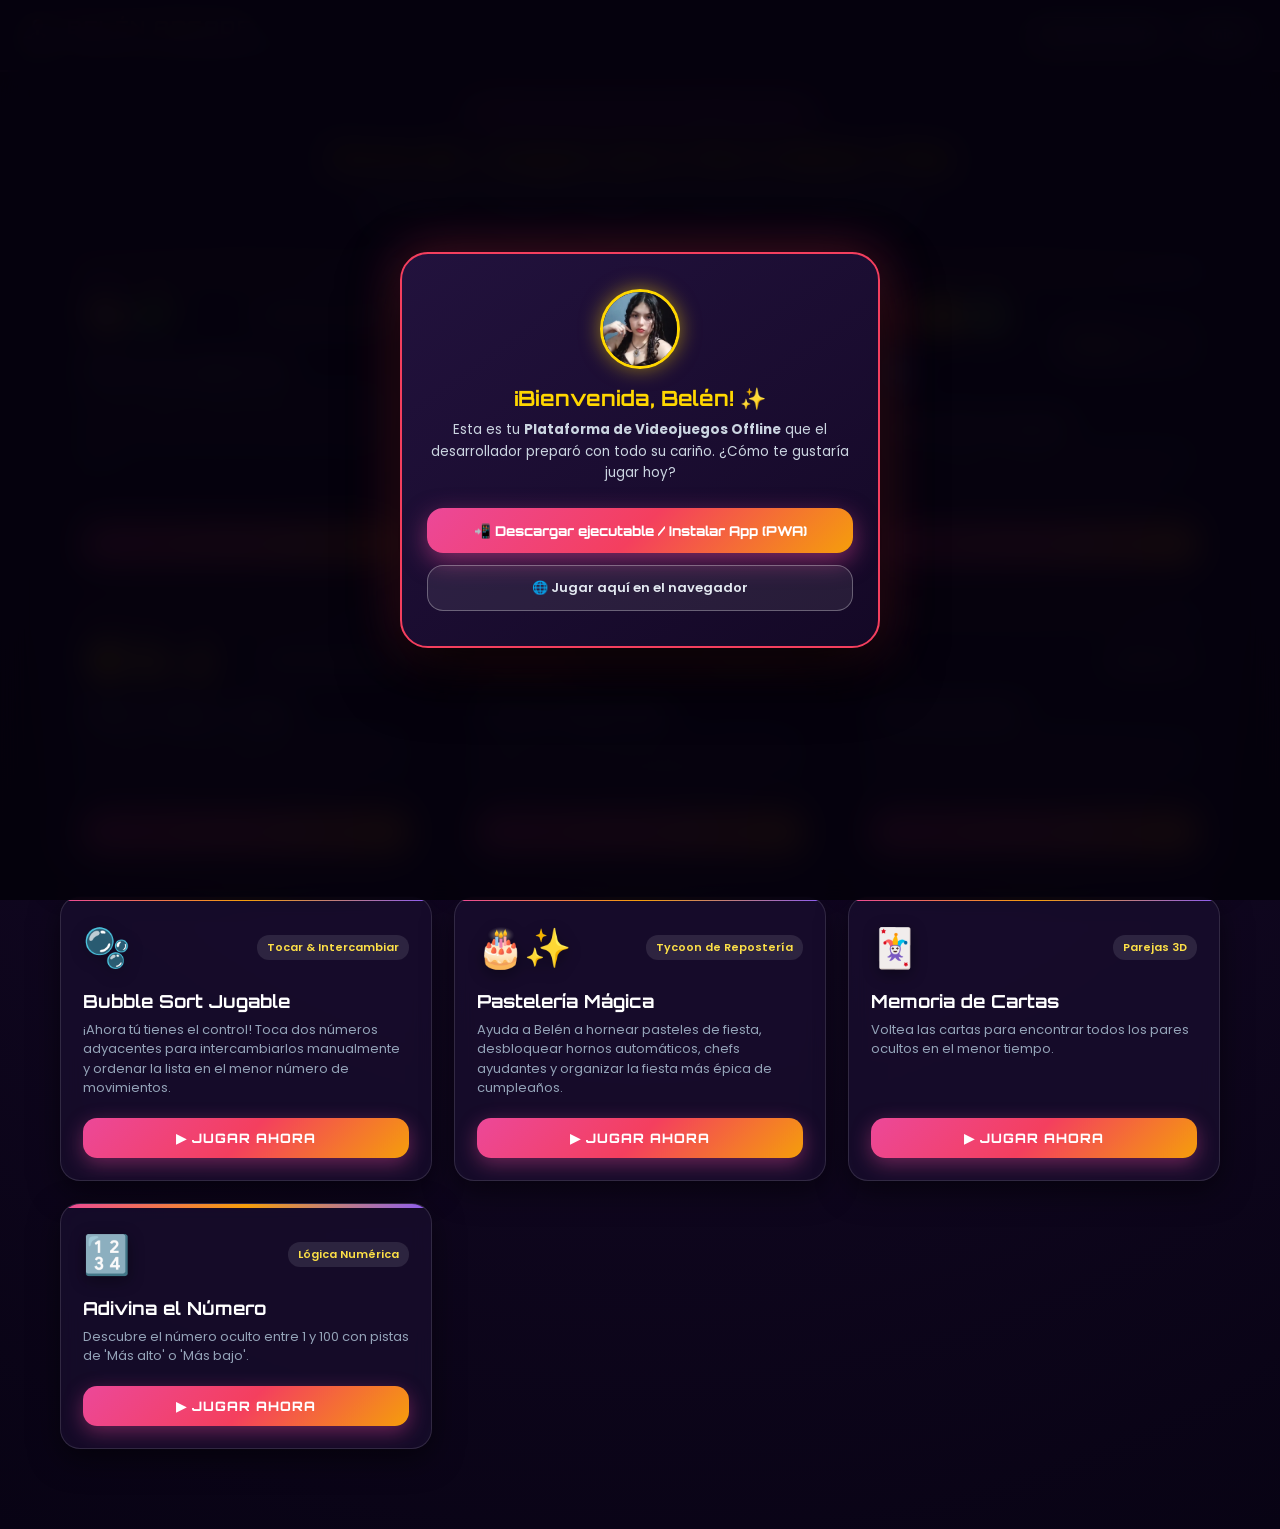
==== videojuegos/index.html @ bb48a77e "Initial commit: Proyecto Especial de Cumpleaños para Asrti Belen Paz (Animación Stickman, Pastel Int" ====
<!DOCTYPE html>
<html lang="es">
<head>
  <meta charset="UTF-8" />
  <meta name="viewport" content="width=device-width, initial-scale=1.0, maximum-scale=1.0, user-scalable=no" />
  <title>Belén Arcade · El Regalo del Desarrollador 🎮</title>
  <link rel="manifest" href="manifest.json" />
  <meta name="theme-color" content="#ec4899" />
  <link rel="preconnect" href="https://fonts.googleapis.com">
  <link rel="preconnect" href="https://fonts.gstatic.com" crossorigin>
  <link href="https://fonts.googleapis.com/css2?family=Orbitron:wght@600;800;900&family=Poppins:wght@300;400;600;700&display=swap" rel="stylesheet">
  <style>
    * {
      box-sizing: border-box;
      margin: 0;
      padding: 0;
      user-select: none;
      -webkit-tap-highlight-color: transparent;
    }
    body {
      background: radial-gradient(circle at 50% 20%, #1a0b2e 0%, #080314 100%);
      color: #fff;
      font-family: 'Poppins', sans-serif;
      min-height: 100vh;
      overflow-x: hidden;
      position: relative;
    }

    /* BARRA SUPERIOR */
    header {
      padding: 14px 20px;
      display: flex;
      justify-content: space-between;
      align-items: center;
      background: rgba(18, 8, 38, 0.9);
      backdrop-filter: blur(12px);
      border-bottom: 2px solid rgba(236, 72, 153, 0.4);
      box-shadow: 0 4px 25px rgba(0,0,0,0.6);
      position: sticky;
      top: 0;
      z-index: 100;
    }
    .logo-arcade {
      display: flex;
      align-items: center;
      gap: 12px;
    }
    .logo-icon {
      font-size: 28px;
      animation: pulseLogo 2s infinite alternate;
    }
    @keyframes pulseLogo {
      from { transform: scale(1); filter: drop-shadow(0 0 5px #ec4899); }
      to { transform: scale(1.12); filter: drop-shadow(0 0 15px #f59e0b); }
    }
    .logo-text h1 {
      font-family: 'Orbitron', sans-serif;
      font-size: 18px;
      letter-spacing: 1.5px;
      background: linear-gradient(90deg, #f43f5e, #fbbf24, #a855f7);
      -webkit-background-clip: text;
      -webkit-text-fill-color: transparent;
    }
    .logo-text p {
      font-size: 11px;
      color: #a78bfa;
      letter-spacing: 0.5px;
    }

    .header-actions {
      display: flex;
      align-items: center;
      gap: 10px;
    }
    .btn-nav {
      padding: 8px 14px;
      border-radius: 20px;
      font-size: 12px;
      font-weight: 600;
      text-decoration: none;
      color: #fff;
      border: 1px solid rgba(255,255,255,0.25);
      background: rgba(255,255,255,0.08);
      transition: all 0.25s;
    }
    .btn-nav:hover {
      background: rgba(255,255,255,0.2);
      border-color: #ec4899;
      transform: translateY(-2px);
    }

    main {
      max-width: 1200px;
      margin: 0 auto;
      padding: 25px 20px 80px 20px;
    }

    .hero-banner {
      text-align: center;
      margin-bottom: 35px;
    }
    .hero-badge {
      display: inline-block;
      padding: 6px 18px;
      background: rgba(236, 72, 153, 0.2);
      border: 1px solid #ec4899;
      border-radius: 30px;
      color: #f472b6;
      font-size: 12px;
      font-weight: 700;
      letter-spacing: 1px;
      margin-bottom: 10px;
      text-transform: uppercase;
    }
    .hero-title {
      font-family: 'Orbitron', sans-serif;
      font-size: 30px;
      color: #ffd700;
      text-shadow: 0 0 20px rgba(255, 215, 0, 0.4);
      margin-bottom: 8px;
    }
    .hero-subtitle {
      font-size: 14px;
      color: #cbd5e1;
      max-width: 620px;
      margin: 0 auto;
      line-height: 1.6;
    }

    /* GRILLA DE JUEGOS */
    .games-grid {
      display: grid;
      grid-template-columns: repeat(auto-fit, minmax(300px, 1fr));
      gap: 22px;
    }
    .game-card {
      background: rgba(25, 14, 46, 0.75);
      backdrop-filter: blur(10px);
      border: 1.5px solid rgba(255, 255, 255, 0.12);
      border-radius: 20px;
      padding: 22px;
      display: flex;
      flex-direction: column;
      justify-content: space-between;
      transition: all 0.3s cubic-bezier(0.16, 1, 0.3, 1);
      position: relative;
      overflow: hidden;
      box-shadow: 0 10px 30px rgba(0,0,0,0.5);
    }
    .game-card:hover {
      transform: translateY(-5px);
      border-color: #f43f5e;
      box-shadow: 0 15px 40px rgba(244, 63, 94, 0.35);
    }
    .game-card::before {
      content: '';
      position: absolute;
      top: 0;
      left: 0;
      width: 100%;
      height: 4px;
      background: linear-gradient(90deg, #ec4899, #f59e0b, #8b5cf6);
    }
    .card-top {
      display: flex;
      justify-content: space-between;
      align-items: center;
      margin-bottom: 14px;
    }
    .game-icon {
      font-size: 38px;
      filter: drop-shadow(0 4px 8px rgba(0,0,0,0.4));
    }
    .game-tag {
      font-size: 11px;
      padding: 4px 10px;
      border-radius: 12px;
      background: rgba(255, 255, 255, 0.1);
      color: #fde047;
      font-weight: 600;
    }
    .game-title {
      font-family: 'Orbitron', sans-serif;
      font-size: 18px;
      color: #fff;
      margin-bottom: 8px;
    }
    .game-desc {
      font-size: 13px;
      color: #94a3b8;
      line-height: 1.5;
      margin-bottom: 20px;
      flex-grow: 1;
    }
    .btn-play {
      width: 100%;
      padding: 12px;
      border: none;
      border-radius: 14px;
      background: linear-gradient(135deg, #ec4899 0%, #f43f5e 50%, #f59e0b 100%);
      color: #fff;
      font-family: 'Orbitron', sans-serif;
      font-size: 13px;
      font-weight: 800;
      letter-spacing: 1px;
      cursor: pointer;
      display: flex;
      justify-content: center;
      align-items: center;
      gap: 8px;
      transition: all 0.25s;
      box-shadow: 0 6px 20px rgba(236, 72, 153, 0.4);
    }
    .btn-play:hover {
      filter: brightness(1.15);
      transform: scale(1.02);
    }

    /* MODAL DE BIENVENIDA PWA */
    #pwaModal {
      position: fixed;
      top: 0;
      left: 0;
      width: 100%;
      height: 100%;
      background: rgba(5, 2, 12, 0.94);
      backdrop-filter: blur(16px);
      -webkit-backdrop-filter: blur(16px);
      display: flex;
      justify-content: center;
      align-items: center;
      z-index: 500;
      padding: 20px;
      transition: opacity 0.4s ease, visibility 0.4s ease;
    }
    #pwaModal.hidden {
      opacity: 0;
      visibility: hidden;
      pointer-events: none;
    }
    .pwa-box {
      background: linear-gradient(145deg, #22123d, #140826);
      border: 2px solid #f43f5e;
      border-radius: 28px;
      padding: 35px 25px;
      max-width: 480px;
      width: 100%;
      text-align: center;
      box-shadow: 0 25px 60px rgba(0,0,0,0.9), 0 0 50px rgba(244, 63, 94, 0.35);
      animation: popIn 0.4s cubic-bezier(0.16, 1, 0.3, 1);
    }
    @keyframes popIn {
      from { transform: scale(0.85); opacity: 0; }
      to { transform: scale(1); opacity: 1; }
    }
    .pwa-avatar {
      width: 80px;
      height: 80px;
      margin: 0 auto 16px auto;
      border-radius: 50%;
      overflow: hidden;
      border: 3px solid #ffd700;
      box-shadow: 0 0 20px rgba(255, 215, 0, 0.5);
    }
    .pwa-avatar img {
      width: 100%;
      height: 100%;
      object-fit: cover;
    }
    .pwa-box h2 {
      font-family: 'Orbitron', sans-serif;
      font-size: 21px;
      color: #ffd700;
      margin-bottom: 8px;
    }
    .pwa-box p {
      font-size: 13.5px;
      color: #cbd5e1;
      line-height: 1.6;
      margin-bottom: 24px;
    }
    .pwa-btns {
      display: flex;
      flex-direction: column;
      gap: 12px;
    }
    .btn-pwa-download {
      padding: 14px;
      border-radius: 16px;
      border: none;
      background: linear-gradient(135deg, #ec4899 0%, #f43f5e 50%, #f59e0b 100%);
      color: #fff;
      font-family: 'Orbitron', sans-serif;
      font-size: 13.5px;
      font-weight: 800;
      cursor: pointer;
      box-shadow: 0 8px 25px rgba(236, 72, 153, 0.5);
      display: flex;
      justify-content: center;
      align-items: center;
      gap: 10px;
      transition: all 0.25s;
    }
    .btn-pwa-download:hover {
      transform: scale(1.03);
      filter: brightness(1.15);
    }
    .btn-pwa-browser {
      padding: 12px;
      border-radius: 16px;
      border: 1.5px solid rgba(255, 255, 255, 0.3);
      background: rgba(255, 255, 255, 0.08);
      color: #e2e8f0;
      font-family: 'Poppins', sans-serif;
      font-size: 13px;
      font-weight: 600;
      cursor: pointer;
      transition: all 0.25s;
    }
    .btn-pwa-browser:hover {
      background: rgba(255, 255, 255, 0.18);
    }

    /* MODAL DE JUEGO ACTIVO */
    #gameModal {
      position: fixed;
      top: 0;
      left: 0;
      width: 100%;
      height: 100%;
      background: #080314;
      z-index: 400;
      display: flex;
      flex-direction: column;
      opacity: 0;
      visibility: hidden;
      transition: opacity 0.3s ease, visibility 0.3s ease;
    }
    #gameModal.active {
      opacity: 1;
      visibility: visible;
    }
    .game-navbar {
      padding: 12px 20px;
      background: #140929;
      border-bottom: 2px solid rgba(244, 63, 94, 0.4);
      display: flex;
      justify-content: space-between;
      align-items: center;
    }
    .game-navbar h3 {
      font-family: 'Orbitron', sans-serif;
      font-size: 16px;
      color: #ffd700;
    }
    .btn-close-game {
      padding: 8px 18px;
      border-radius: 20px;
      border: 1px solid #f43f5e;
      background: rgba(244, 63, 94, 0.2);
      color: #fff;
      font-size: 13px;
      cursor: pointer;
      font-weight: 600;
      transition: background 0.2s;
    }
    .btn-close-game:hover {
      background: #f43f5e;
    }
    .game-frame {
      flex-grow: 1;
      display: flex;
      justify-content: center;
      align-items: center;
      padding: 15px;
      overflow-y: auto;
    }

    /* CONTENEDOR ARCADE */
    .arcade-container {
      background: #180b2f;
      border: 2px solid rgba(255, 215, 0, 0.4);
      border-radius: 22px;
      padding: 24px;
      max-width: 650px;
      width: 100%;
      text-align: center;
      box-shadow: 0 15px 40px rgba(0,0,0,0.8);
      position: relative;
    }

    /* BOTONES D-PAD PARA MOBILE */
    .dpad-container {
      display: grid;
      grid-template-columns: repeat(3, 50px);
      grid-gap: 6px;
      justify-content: center;
      margin-top: 15px;
    }
    .dpad-btn {
      width: 50px;
      height: 50px;
      background: #241442;
      border: 1px solid #ec4899;
      border-radius: 12px;
      color: #fff;
      font-size: 20px;
      display: flex;
      justify-content: center;
      align-items: center;
      cursor: pointer;
    }
    .dpad-btn:active {
      background: #ec4899;
    }
  </style>
</head>
<body>

  <header>
    <div class="logo-arcade">
      <div class="logo-icon">🕹️</div>
      <div class="logo-text">
        <h1>BELÉN ARCADE</h1>
        <p>Plataforma de Videojuegos Offline ✨</p>
      </div>
    </div>
    <div class="header-actions">
      <a href="../pastel/index.html" class="btn-nav">🎂 Volver al Pastel</a>
      <a href="../index.html" class="btn-nav">⬅ Inicio</a>
    </div>
  </header>

  <main>
    <div class="hero-banner">
      <div class="hero-badge">🎁 Regalo Exclusivo del Desarrollador</div>
      <h2 class="hero-title">Zona de Juegos para Asrti Belen Paz</h2>
      <p class="hero-subtitle">
        10 videojuegos completos diseñados para funcionar al 100% sin internet. Puedes disfrutarlos en tu navegador o instalarlos como aplicación PWA independiente.
      </p>
    </div>

    <div class="games-grid">
      <!-- JUEGO 1: PINTOR DE LABERINTOS (ROLLER SPLAT) -->
      <div class="game-card">
        <div>
          <div class="card-top">
            <div class="game-icon">🎨🧩</div>
            <div class="game-tag">30 Niveles Progresivos</div>
          </div>
          <h3 class="game-title">Pintor de Laberintos</h3>
          <p class="game-desc">
            Desliza la pelotita mágica que viaja hasta chocar con las paredes. ¡Pinta el 100% del suelo para superar cada uno de los 30 niveles con selector libre!
          </p>
        </div>
        <button class="btn-play" onclick="openGame('maze')">▶ JUGAR AHORA</button>
      </div>

      <!-- JUEGO 2: LA SERPIENTE -->
      <div class="game-card">
        <div>
          <div class="card-top">
            <div class="game-icon">🐍🍎</div>
            <div class="game-tag">Retro Arcade</div>
          </div>
          <h3 class="game-title">La Serpiente Clásica</h3>
          <p class="game-desc">
            Guía a la serpiente para comer pastelitos y crecer sin chocar contra las paredes ni tu propia cola. ¡Soporta teclado y mandos táctiles en pantalla!
          </p>
        </div>
        <button class="btn-play" onclick="openGame('snake')">▶ JUGAR AHORA</button>
      </div>

      <!-- JUEGO 3: SIMÓN DICE (MEMORIA DE COLORES MUSICAL) -->
      <div class="game-card">
        <div>
          <div class="card-top">
            <div class="game-icon">🔴🟡🟢🔵</div>
            <div class="game-tag">Memoria Progresiva</div>
          </div>
          <h3 class="game-title">Simón Dice Musical</h3>
          <p class="game-desc">
            El círculo mágico de colores y música. Memoriza la melodía y secuencia que crece un color por cada nivel. ¿Hasta qué nivel podrás llegar?
          </p>
        </div>
        <button class="btn-play" onclick="openGame('simon')">▶ JUGAR AHORA</button>
      </div>

      <!-- JUEGO 4: PIEDRA, PAPEL O TIJERA REALISTA CON IA -->
      <div class="game-card">
        <div>
          <div class="card-top">
            <div class="game-icon">✊✋✌️</div>
            <div class="game-tag">Manos Animadas & IA</div>
          </div>
          <h3 class="game-title">Piedra, Papel o Tijera</h3>
          <p class="game-desc">
            Dos manos animadas enfrentadas batiéndose a duelo (Belén vs Computadora). ¡Con inteligencia artificial adaptativa y cuenta regresiva!
          </p>
        </div>
        <button class="btn-play" onclick="openGame('rps')">▶ JUGAR AHORA</button>
      </div>

      <!-- JUEGO 5: TRES EN RAYA (LOCAL + IA CON 3 DIFICULTADES) -->
      <div class="game-card">
        <div>
          <div class="card-top">
            <div class="game-icon">❌⭕</div>
            <div class="game-tag">2P Local o vs IA</div>
          </div>
          <h3 class="game-title">Tres en Raya Neón</h3>
          <p class="game-desc">
            Juega contra un amigo en el mismo dispositivo o enfrenta a la IA con 3 dificultades seleccionables: Fácil, Media o Modo Imposible (Minimax).
          </p>
        </div>
        <button class="btn-play" onclick="openGame('tictactoe')">▶ JUGAR AHORA</button>
      </div>

      <!-- JUEGO 6: TORRE DE HANOI CON DIFICULTAD PROGRESIVA -->
      <div class="game-card">
        <div>
          <div class="card-top">
            <div class="game-icon">🗼</div>
            <div class="game-tag">Niveles 1 a 4</div>
          </div>
          <h3 class="game-title">Torre de Hanói</h3>
          <p class="game-desc">
            Mueve los discos con dificultad progresiva (3, 4, 5 y 6 discos). Puedes reiniciar al Nivel 1 en cualquier momento o activar la solución automática.
          </p>
        </div>
        <button class="btn-play" onclick="openGame('hanoi')">▶ JUGAR AHORA</button>
      </div>

      <!-- JUEGO 7: BUBBLE SORT INTERACTIVO MANUAL -->
      <div class="game-card">
        <div>
          <div class="card-top">
            <div class="game-icon">🫧</div>
            <div class="game-tag">Tocar & Intercambiar</div>
          </div>
          <h3 class="game-title">Bubble Sort Jugable</h3>
          <p class="game-desc">
            ¡Ahora tú tienes el control! Toca dos números adyacentes para intercambiarlos manualmente y ordenar la lista en el menor número de movimientos.
          </p>
        </div>
        <button class="btn-play" onclick="openGame('bubblesort')">▶ JUGAR AHORA</button>
      </div>

      <!-- JUEGO 8: FÁBRICA DE PASTELES (CLICKER CON SENTIDO) -->
      <div class="game-card">
        <div>
          <div class="card-top">
            <div class="game-icon">🎂✨</div>
            <div class="game-tag">Tycoon de Repostería</div>
          </div>
          <h3 class="game-title">Pastelería Mágica</h3>
          <p class="game-desc">
            Ayuda a Belén a hornear pasteles de fiesta, desbloquear hornos automáticos, chefs ayudantes y organizar la fiesta más épica de cumpleaños.
          </p>
        </div>
        <button class="btn-play" onclick="openGame('clicker')">▶ JUGAR AHORA</button>
      </div>

      <!-- JUEGO 9: JUEGO DE MEMORIA DE CARTAS -->
      <div class="game-card">
        <div>
          <div class="card-top">
            <div class="game-icon">🃏</div>
            <div class="game-tag">Parejas 3D</div>
          </div>
          <h3 class="game-title">Memoria de Cartas</h3>
          <p class="game-desc">
            Voltea las cartas para encontrar todos los pares ocultos en el menor tiempo.
          </p>
        </div>
        <button class="btn-play" onclick="openGame('memory')">▶ JUGAR AHORA</button>
      </div>

      <!-- JUEGO 10: ADIVINA EL NÚMERO -->
      <div class="game-card">
        <div>
          <div class="card-top">
            <div class="game-icon">🔢</div>
            <div class="game-tag">Lógica Numérica</div>
          </div>
          <h3 class="game-title">Adivina el Número</h3>
          <p class="game-desc">
            Descubre el número oculto entre 1 y 100 con pistas de 'Más alto' o 'Más bajo'.
          </p>
        </div>
        <button class="btn-play" onclick="openGame('guess')">▶ JUGAR AHORA</button>
      </div>
    </div>
  </main>

  <!-- MODAL DE ELECCIÓN PWA -->
  <div id="pwaModal">
    <div class="pwa-box">
      <div class="pwa-avatar">
        <img src="icon.jpeg" alt="Asrti Belen Paz" />
      </div>
      <h2>¡Bienvenida, Belén! ✨</h2>
      <p>
        Esta es tu <strong>Plataforma de Videojuegos Offline</strong> que el desarrollador preparó con todo su cariño.
        ¿Cómo te gustaría jugar hoy?
      </p>
      <div class="pwa-btns">
        <button class="btn-pwa-download" id="btnInstallPwa">
          <span>📲 Descargar ejecutable / Instalar App (PWA)</span>
        </button>
        <button class="btn-pwa-browser" id="btnPlayBrowser">
          <span>🌐 Jugar aquí en el navegador</span>
        </button>
      </div>
    </div>
  </div>

  <!-- STAGE COMPLETO PARA EL JUEGO ACTIVO -->
  <div id="gameModal">
    <div class="game-navbar">
      <h3 id="activeGameTitle">Título del Juego</h3>
      <button class="btn-close-game" onclick="closeGame()">⬅ Volver a los Juegos</button>
    </div>
    <div class="game-frame" id="gameFrame"></div>
  </div>

  <script>
    /* ========================================================
       1. REGISTRO SERVICE WORKER
       ======================================================== */
    if ('serviceWorker' in navigator) {
      navigator.serviceWorker.register('sw.js').catch(() => {});
    }

    /* ========================================================
       2. GESTIÓN PWA
       ======================================================== */
    const pwaModal = document.getElementById('pwaModal');
    const btnInstallPwa = document.getElementById('btnInstallPwa');
    const btnPlayBrowser = document.getElementById('btnPlayBrowser');

    let deferredPrompt = null;
    window.addEventListener('beforeinstallprompt', (e) => {
      e.preventDefault();
      deferredPrompt = e;
    });

    if (localStorage.getItem('belen_pwa_installed') === 'true') {
      pwaModal.classList.add('hidden');
    }

    btnInstallPwa.addEventListener('click', async () => {
      if (deferredPrompt) {
        deferredPrompt.prompt();
        const { outcome } = await deferredPrompt.userChoice;
        if (outcome === 'accepted') {
          localStorage.setItem('belen_pwa_installed', 'true');
          pwaModal.classList.add('hidden');
        }
      } else {
        localStorage.setItem('belen_pwa_installed', 'true');
        alert("¡Aplicación lista! Para tenerla en tu escritorio, puedes añadirla como aplicación desde el menú de tu navegador.");
        pwaModal.classList.add('hidden');
      }
    });

    btnPlayBrowser.addEventListener('click', () => {
      pwaModal.classList.add('hidden');
      playArcadeSound('chime');
    });

    /* ========================================================
       3. AUDIO SINTETIZADO OFFLINE (WEB AUDIO API)
       ======================================================== */
    let actx = null;
    function getActx() {
      if (!actx) actx = new (window.AudioContext || window.webkitAudioContext)();
      if (actx.state === 'suspended') actx.resume();
      return actx;
    }

    function playTone(freq, duration = 0.2, type = 'sine') {
      try {
        const ctx = getActx();
        const osc = ctx.createOscillator();
        const g = ctx.createGain();
        osc.connect(g);
        g.connect(ctx.destination);
        osc.type = type;
        osc.frequency.setValueAtTime(freq, ctx.currentTime);
        g.gain.setValueAtTime(0.25, ctx.currentTime);
        g.gain.exponentialRampToValueAtTime(0.001, ctx.currentTime + duration);
        osc.start();
        osc.stop(ctx.currentTime + duration);
      } catch (e) {}
    }

    function playArcadeSound(type) {
      if (type === 'click') playTone(500, 0.08, 'triangle');
      else if (type === 'eat') playTone(850, 0.12, 'square');
      else if (type === 'die') playTone(140, 0.35, 'sawtooth');
      else if (type === 'chime') playTone(600, 0.25, 'sine');
      else if (type === 'win') {
        [523.25, 659.25, 783.99, 1046.50].forEach((f, i) => {
          setTimeout(() => playTone(f, 0.25, 'sine'), i * 90);
        });
      }
    }

    /* ========================================================
       4. ENRUTADOR DE MINIJUEGOS
       ======================================================== */
    const gameModal = document.getElementById('gameModal');
    const activeGameTitle = document.getElementById('activeGameTitle');
    const gameFrame = document.getElementById('gameFrame');

    let activeGameLoop = null;

    function openGame(key) {
      if (activeGameLoop) {
        clearInterval(activeGameLoop);
        activeGameLoop = null;
      }
      playArcadeSound('chime');
      gameModal.classList.add('active');

      if (key === 'maze') renderMazeGame();
      else if (key === 'snake') renderSnakeGame();
      else if (key === 'simon') renderSimonGame();
      else if (key === 'rps') renderRPSGame();
      else if (key === 'tictactoe') renderTicTacToeGame();
      else if (key === 'hanoi') renderHanoiGame();
      else if (key === 'bubblesort') renderBubbleSortGame();
      else if (key === 'clicker') renderClickerGame();
      else if (key === 'memory') renderMemoryGame();
      else if (key === 'guess') renderGuessGame();
    }

    function closeGame() {
      if (activeGameLoop) {
        clearInterval(activeGameLoop);
        activeGameLoop = null;
      }
      playArcadeSound('click');
      gameModal.classList.remove('active');
      gameFrame.innerHTML = '';
    }

    /* ========================================================
       JUEGO 1: PINTOR DE LABERINTOS (ROLLER SPLAT - 30 NIVELES)
       ======================================================== */
    let mazeLevel = 1;
    let mazeGrid = [];
    let mazeBall = { x: 1, y: 1 };
    let mazeRows = 7, mazeCols = 7;
    let mazeTotalFloor = 0;
    let mazePaintedCount = 0;

    function renderMazeGame() {
      activeGameTitle.textContent = `🎨 Pintor de Laberintos · Nivel ${mazeLevel}/30`;
      gameFrame.innerHTML = `
        <div class="arcade-container" style="max-width: 520px;">
          <div style="display:flex; justify-content:space-between; align-items:center; margin-bottom:12px;">
            <span style="font-family:'Orbitron'; color:#ffd700; font-size:16px;">Nivel ${mazeLevel} / 30</span>
            <button onclick="showMazeLevelSelect()" style="padding:6px 14px; border-radius:12px; border:1px solid #38bdf8; background:rgba(56,189,248,0.2); color:#38bdf8; font-weight:bold; cursor:pointer;">Seleccionar Nivel</button>
          </div>

          <div style="font-size:13px; color:#cbd5e1; margin-bottom:14px;">
            Progreso: <strong id="mazeProgress" style="color:#ec4899;">0%</strong> pintado
          </div>

          <div id="mazeCanvasContainer" style="display:flex; justify-content:center; align-items:center; margin-bottom:14px;">
            <canvas id="mazeCanvas" width="340" height="340" style="background:#110724; border-radius:16px; border:3px solid #ec4899; box-shadow:0 0 25px rgba(236,72,153,0.3);"></canvas>
          </div>

          <div style="font-size:12px; color:#94a3b8; margin-bottom:10px;">
            Usa las flechas del teclado, desliza con el dedo o usa los botones:
          </div>

          <div class="dpad-container">
            <div></div>
            <button class="dpad-btn" onclick="moveMazeBall(0, -1)">⬆️</button>
            <div></div>
            <button class="dpad-btn" onclick="moveMazeBall(-1, 0)">⬅️</button>
            <button class="dpad-btn" onclick="resetCurrentMazeLevel()">🔄</button>
            <button class="dpad-btn" onclick="moveMazeBall(1, 0)">➡️</button>
            <div></div>
            <button class="dpad-btn" onclick="moveMazeBall(0, 1)">⬇️</button>
            <div></div>
          </div>
        </div>
      `;

      initMazeLevel(mazeLevel);
      setupMazeTouchAndKeys();
    }

    function initMazeLevel(lvl) {
      mazeLevel = lvl;
      activeGameTitle.textContent = `🎨 Pintor de Laberintos · Nivel ${mazeLevel}/30`;

      // Dificultad progresiva de dimensiones
      if (lvl <= 8) { mazeRows = 6; mazeCols = 6; }
      else if (lvl <= 20) { mazeRows = 7; mazeCols = 7; }
      else { mazeRows = 8; mazeCols = 8; }

      // Generar laberinto con semilla determinista basada en el nivel
      mazeGrid = [];
      mazeTotalFloor = 0;
      mazePaintedCount = 0;

      for (let r = 0; r < mazeRows; r++) {
        mazeGrid[r] = [];
        for (let c = 0; c < mazeCols; c++) {
          if (r === 0 || r === mazeRows - 1 || c === 0 || c === mazeCols - 1) {
            mazeGrid[r][c] = 1; // Pared exterior
          } else {
            // Obstáculos pseudoaleatorios según nivel
            const pseudoRand = Math.sin(lvl * 99 + r * 13 + c * 37);
            const wallProb = lvl <= 5 ? 0.8 : (lvl <= 18 ? 0.72 : 0.65);
            if (pseudoRand > wallProb && !(r === 1 && c === 1)) {
              mazeGrid[r][c] = 1; // Pared interna
            } else {
              mazeGrid[r][c] = 0; // Suelo sin pintar
              mazeTotalFloor++;
            }
          }
        }
      }

      mazeBall = { x: 1, y: 1 };
      mazeGrid[1][1] = 2; // Pintado
      mazePaintedCount = 1;

      drawMaze();
    }

    function drawMaze() {
      const canvas = document.getElementById('mazeCanvas');
      if (!canvas) return;
      const ctx = canvas.getContext('2d');
      const cellW = canvas.width / mazeCols;
      const cellH = canvas.height / mazeRows;

      ctx.clearRect(0, 0, canvas.width, canvas.height);

      for (let r = 0; r < mazeRows; r++) {
        for (let c = 0; c < mazeCols; c++) {
          const x = c * cellW;
          const y = r * cellH;

          if (mazeGrid[r][c] === 1) {
            // Pared
            ctx.fillStyle = '#261344';
            ctx.fillRect(x, y, cellW, cellH);
            ctx.strokeStyle = '#432373';
            ctx.lineWidth = 1.5;
            ctx.strokeRect(x, y, cellW, cellH);
          } else if (mazeGrid[r][c] === 2) {
            // Pintado con color brillante
            ctx.fillStyle = '#ec4899';
            ctx.fillRect(x + 1, y + 1, cellW - 2, cellH - 2);
          } else {
            // Suelo sin pintar
            ctx.fillStyle = '#170b2e';
            ctx.fillRect(x + 1, y + 1, cellW - 2, cellH - 2);
          }
        }
      }

      // Dibujar pelotita
      const bx = mazeBall.x * cellW + cellW / 2;
      const by = mazeBall.y * cellH + cellH / 2;
      const radius = Math.min(cellW, cellH) * 0.38;

      ctx.save();
      ctx.shadowColor = '#ffd700';
      ctx.shadowBlur = 12;
      ctx.fillStyle = '#ffd700';
      ctx.beginPath();
      ctx.arc(bx, by, radius, 0, Math.PI * 2);
      ctx.fill();
      ctx.restore();

      // Porcentaje
      const pct = Math.floor((mazePaintedCount / mazeTotalFloor) * 100);
      const prg = document.getElementById('mazeProgress');
      if (prg) prg.textContent = `${pct}%`;
    }

    function moveMazeBall(dx, dy) {
      let moved = false;
      while (true) {
        const nextX = mazeBall.x + dx;
        const nextY = mazeBall.y + dy;
        if (mazeGrid[nextY][nextX] === 1) break; // Chocó con pared

        mazeBall.x = nextX;
        mazeBall.y = nextY;
        moved = true;

        if (mazeGrid[nextY][nextX] === 0) {
          mazeGrid[nextY][nextX] = 2; // Pintar
          mazePaintedCount++;
        }
      }

      if (moved) {
        playArcadeSound('click');
        drawMaze();

        if (mazePaintedCount >= mazeTotalFloor) {
          playArcadeSound('win');
          setTimeout(() => {
            if (mazeLevel < 30) {
              alert(`🎉 ¡Nivel ${mazeLevel} completado, Belén! Pasando al nivel ${mazeLevel + 1}...`);
              initMazeLevel(mazeLevel + 1);
            } else {
              alert("👑 ¡INCREÍBLE BELÉN! ¡Completaste todos los 30 niveles del Pintor de Laberintos!");
            }
          }, 200);
        }
      }
    }

    function resetCurrentMazeLevel() {
      playArcadeSound('click');
      initMazeLevel(mazeLevel);
    }

    function showMazeLevelSelect() {
      let btns = '';
      for (let i = 1; i <= 30; i++) {
        btns += `<button onclick="initMazeLevel(${i}); this.parentElement.parentElement.remove();" style="padding:10px; border-radius:10px; background:${i === mazeLevel ? '#ec4899' : '#241442'}; color:#fff; border:1px solid #38bdf8; font-family:'Orbitron'; font-weight:bold; cursor:pointer;">${i}</button>`;
      }
      const overlay = document.createElement('div');
      overlay.style.cssText = 'position:fixed; top:0; left:0; width:100%; height:100%; background:rgba(0,0,0,0.85); display:flex; justify-content:center; align-items:center; z-index:900; padding:20px;';
      overlay.innerHTML = `
        <div style="background:#180b2f; border:2px solid #38bdf8; border-radius:20px; padding:25px; max-width:440px; width:100%; text-align:center;">
          <h3 style="font-family:'Orbitron'; color:#ffd700; margin-bottom:15px;">Selecciona un Nivel (1-30)</h3>
          <div style="display:grid; grid-template-columns:repeat(5, 1fr); gap:8px; margin-bottom:20px; max-height:280px; overflow-y:auto;">
            ${btns}
          </div>
          <button onclick="this.parentElement.parentElement.remove()" style="padding:8px 20px; border-radius:12px; background:#f43f5e; color:#fff; border:none; font-weight:bold; cursor:pointer;">Cerrar</button>
        </div>
      `;
      document.body.appendChild(overlay);
    }

    function setupMazeTouchAndKeys() {
      // Teclado
      window.onkeydown = (e) => {
        if (!gameModal.classList.contains('active')) return;
        if (e.key === 'ArrowUp' || e.key === 'w' || e.key === 'W') moveMazeBall(0, -1);
        else if (e.key === 'ArrowDown' || e.key === 's' || e.key === 'S') moveMazeBall(0, 1);
        else if (e.key === 'ArrowLeft' || e.key === 'a' || e.key === 'A') moveMazeBall(-1, 0);
        else if (e.key === 'ArrowRight' || e.key === 'd' || e.key === 'D') moveMazeBall(1, 0);
      };

      // Swipe táctil
      const canvas = document.getElementById('mazeCanvas');
      if (!canvas) return;
      let startX = 0, startY = 0;
      canvas.ontouchstart = (e) => {
        startX = e.touches[0].clientX;
        startY = e.touches[0].clientY;
      };
      canvas.ontouchend = (e) => {
        const dx = e.changedTouches[0].clientX - startX;
        const dy = e.changedTouches[0].clientY - startY;
        if (Math.abs(dx) > Math.abs(dy)) {
          if (dx > 25) moveMazeBall(1, 0);
          else if (dx < -25) moveMazeBall(-1, 0);
        } else {
          if (dy > 25) moveMazeBall(0, 1);
          else if (dy < -25) moveMazeBall(0, -1);
        }
      };
    }

    /* ========================================================
       JUEGO 2: LA SERPIENTE CLÁSICA (SNAKE RETRO)
       ======================================================== */
    let snake = [{x: 8, y: 8}];
    let snakeFood = {x: 4, y: 4};
    let snakeDir = {x: 1, y: 0};
    let snakeScore = 0;
    let snakeBest = 0;

    function renderSnakeGame() {
      activeGameTitle.textContent = '🐍 La Serpiente Retro Arcade';
      gameFrame.innerHTML = `
        <div class="arcade-container" style="max-width: 440px;">
          <div style="display:flex; justify-content:space-between; margin-bottom:12px; font-family:'Orbitron';">
            <span style="color:#ffd700;">Score: <strong id="snakeScore">0</strong></span>
            <span style="color:#a855f7;">Récord: <strong id="snakeBest">${snakeBest}</strong></span>
          </div>

          <canvas id="snakeCanvas" width="320" height="320" style="background:#0b0417; border:3px solid #22c55e; border-radius:16px; display:block; margin:0 auto 15px auto;"></canvas>

          <div class="dpad-container">
            <div></div>
            <button class="dpad-btn" onclick="setSnakeDir(0, -1)">⬆️</button>
            <div></div>
            <button class="dpad-btn" onclick="setSnakeDir(-1, 0)">⬅️</button>
            <button class="dpad-btn" onclick="initSnakeGame()">🔄</button>
            <button class="dpad-btn" onclick="setSnakeDir(1, 0)">➡️</button>
            <div></div>
            <button class="dpad-btn" onclick="setSnakeDir(0, 1)">⬇️</button>
            <div></div>
          </div>
        </div>
      `;

      initSnakeGame();
    }

    function initSnakeGame() {
      snake = [{x: 8, y: 8}, {x: 7, y: 8}, {x: 6, y: 8}];
      snakeDir = {x: 1, y: 0};
      snakeScore = 0;
      spawnSnakeFood();
      document.getElementById('snakeScore').textContent = '0';

      if (activeGameLoop) clearInterval(activeGameLoop);
      activeGameLoop = setInterval(updateSnake, 130);

      window.onkeydown = (e) => {
        if (!gameModal.classList.contains('active')) return;
        if (e.key === 'ArrowUp' && snakeDir.y === 0) setSnakeDir(0, -1);
        else if (e.key === 'ArrowDown' && snakeDir.y === 0) setSnakeDir(0, 1);
        else if (e.key === 'ArrowLeft' && snakeDir.x === 0) setSnakeDir(-1, 0);
        else if (e.key === 'ArrowRight' && snakeDir.x === 0) setSnakeDir(1, 0);
      };
    }

    function setSnakeDir(dx, dy) {
      if (dx !== -snakeDir.x || dy !== -snakeDir.y) {
        snakeDir = {x: dx, y: dy};
      }
    }

    function spawnSnakeFood() {
      snakeFood = {
        x: Math.floor(Math.random() * 16),
        y: Math.floor(Math.random() * 16)
      };
    }

    function updateSnake() {
      const head = {x: snake[0].x + snakeDir.x, y: snake[0].y + snakeDir.y};

      // Colisión con paredes
      if (head.x < 0 || head.x >= 16 || head.y < 0 || head.y >= 16) {
        playArcadeSound('die');
        clearInterval(activeGameLoop);
        alert(`¡Game Over! Puntuación final: ${snakeScore}`);
        initSnakeGame();
        return;
      }

      // Colisión con sí misma
      for (let s of snake) {
        if (s.x === head.x && s.y === head.y) {
          playArcadeSound('die');
          clearInterval(activeGameLoop);
          alert(`¡Game Over! Chocaste contigo misma. Puntos: ${snakeScore}`);
          initSnakeGame();
          return;
        }
      }

      snake.unshift(head);

      // Comió alimento
      if (head.x === snakeFood.x && head.y === snakeFood.y) {
        snakeScore += 10;
        playArcadeSound('eat');
        document.getElementById('snakeScore').textContent = snakeScore;
        if (snakeScore > snakeBest) {
          snakeBest = snakeScore;
          document.getElementById('snakeBest').textContent = snakeBest;
        }
        spawnSnakeFood();
      } else {
        snake.pop();
      }

      drawSnake();
    }

    function drawSnake() {
      const canvas = document.getElementById('snakeCanvas');
      if (!canvas) return;
      const ctx = canvas.getContext('2d');
      const sz = canvas.width / 16;

      ctx.clearRect(0, 0, canvas.width, canvas.height);

      // Dibujar comida (pastelito / manzana)
      ctx.fillStyle = '#f43f5e';
      ctx.beginPath();
      ctx.arc(snakeFood.x * sz + sz/2, snakeFood.y * sz + sz/2, sz/2 - 2, 0, Math.PI * 2);
      ctx.fill();

      // Dibujar serpiente
      snake.forEach((part, idx) => {
        ctx.fillStyle = idx === 0 ? '#4ade80' : '#22c55e';
        ctx.fillRect(part.x * sz + 1, part.y * sz + 1, sz - 2, sz - 2);
      });
    }

    /* ========================================================
       JUEGO 3: SIMÓN DICE MUSICAL (MEMORIA EN CÍRCULO)
       ======================================================== */
    let simonSeq = [];
    let simonStep = 0;
    let simonRound = 1;
    let simonAcceptInput = false;
    const simonFreqs = [415, 310, 252, 209]; // Tonos clásicos

    function renderSimonGame() {
      activeGameTitle.textContent = '🔴🟡🟢🔵 Simón Dice Musical';
      gameFrame.innerHTML = `
        <div class="arcade-container" style="max-width: 440px;">
          <h2 style="font-family:'Orbitron'; color:#ffd700; margin-bottom:4px;">SIMÓN DICE</h2>
          <div style="font-size:15px; color:#38bdf8; margin-bottom:15px;">
            Nivel: <strong id="simonRound" style="color:#ec4899;">1</strong>
          </div>

          <div id="simonCircle" style="width:260px; height:260px; border-radius:50%; margin:0 auto 20px auto; display:grid; grid-template-columns:1fr 1fr; grid-template-rows:1fr 1fr; gap:8px; padding:10px; background:#110624; border:5px solid #2d1454; position:relative;">
            <div id="simon0" onclick="playerPressSimon(0)" style="background:#22c55e; border-top-left-radius:100%; opacity:0.6; cursor:pointer;"></div>
            <div id="simon1" onclick="playerPressSimon(1)" style="background:#ef4444; border-top-right-radius:100%; opacity:0.6; cursor:pointer;"></div>
            <div id="simon2" onclick="playerPressSimon(2)" style="background:#eab308; border-bottom-left-radius:100%; opacity:0.6; cursor:pointer;"></div>
            <div id="simon3" onclick="playerPressSimon(3)" style="background:#3b82f6; border-bottom-right-radius:100%; opacity:0.6; cursor:pointer;"></div>
          </div>

          <div id="simonStatus" style="font-size:14px; color:#cbd5e1; min-height:24px; margin-bottom:15px;">Presiona Iniciar para escuchar la melodía</div>

          <button onclick="startSimonGame()" style="padding:12px 28px; border-radius:16px; border:none; background:linear-gradient(135deg, #ec4899, #f59e0b); color:#fff; font-family:'Orbitron'; font-weight:bold; cursor:pointer;">¡INICIAR RONDA!</button>
        </div>
      `;
    }

    function startSimonGame() {
      simonSeq = [];
      simonRound = 1;
      document.getElementById('simonRound').textContent = simonRound;
      nextSimonRound();
    }

    async function nextSimonRound() {
      simonAcceptInput = false;
      simonStep = 0;
      document.getElementById('simonRound').textContent = simonRound;
      document.getElementById('simonStatus').textContent = `Escucha atentamente el Nivel ${simonRound}...`;
      simonSeq.push(Math.floor(Math.random() * 4));

      await new Promise(r => setTimeout(r, 600));

      for (let s of simonSeq) {
        flashSimonPad(s);
        playTone(simonFreqs[s], 0.35);
        await new Promise(r => setTimeout(r, 550));
      }

      simonAcceptInput = true;
      document.getElementById('simonStatus').textContent = '¡Tu turno! Repite la secuencia.';
    }

    function flashSimonPad(idx) {
      const pad = document.getElementById(`simon${idx}`);
      if (!pad) return;
      pad.style.opacity = '1';
      pad.style.filter = 'brightness(1.5) drop-shadow(0 0 12px #fff)';
      setTimeout(() => {
        pad.style.opacity = '0.6';
        pad.style.filter = 'none';
      }, 350);
    }

    function playerPressSimon(idx) {
      if (!simonAcceptInput) return;

      flashSimonPad(idx);
      playTone(simonFreqs[idx], 0.25);

      if (idx === simonSeq[simonStep]) {
        simonStep++;
        if (simonStep === simonSeq.length) {
          simonAcceptInput = false;
          playArcadeSound('win');
          document.getElementById('simonStatus').textContent = '🎉 ¡Excelente memoria! Preparando siguiente color...';
          simonRound++;
          setTimeout(nextSimonRound, 1000);
        }
      } else {
        simonAcceptInput = false;
        playArcadeSound('die');
        document.getElementById('simonStatus').textContent = `❌ ¡Te equivocaste! Llegaste hasta el Nivel ${simonRound}.`;
      }
    }

    /* ========================================================
       JUEGO 4: PIEDRA, PAPEL O TIJERA (2 MANOS ENFRENTADAS CON IA)
       ======================================================== */
    let rpsPlayerScore = 0;
    let rpsComputerScore = 0;
    let playerHistory = [];

    function renderRPSGame() {
      activeGameTitle.textContent = '✊✋✌️ Piedra, Papel o Tijera con IA';
      gameFrame.innerHTML = `
        <div class="arcade-container" style="max-width: 520px;">
          <h2 style="font-family:'Orbitron'; color:#ffd700; margin-bottom:4px;">DUELO DE MANOS</h2>
          <div style="font-size:16px; color:#38bdf8; margin-bottom:20px; font-family:'Orbitron';">
            Belén: <strong id="rpsScoreP" style="color:#ec4899;">${rpsPlayerScore}</strong> vs IA: <strong id="rpsScoreC" style="color:#f59e0b;">${rpsComputerScore}</strong>
          </div>

          <div style="display:flex; justify-content:space-around; align-items:center; height:140px; margin-bottom:20px; background:#120726; border-radius:18px; border:2px solid rgba(255,255,255,0.15); padding:10px;">
            <div style="text-align:center;">
              <div id="handPlayer" style="font-size:70px; transform:scaleX(1); transition:transform 0.2s;">✊</div>
              <span style="font-size:12px; color:#ec4899; font-weight:bold;">Mano Belén</span>
            </div>
            <div style="font-family:'Orbitron'; font-size:20px; color:#ffd700;">VS</div>
            <div style="text-align:center;">
              <div id="handCpu" style="font-size:70px; transform:scaleX(-1); transition:transform 0.2s;">✊</div>
              <span style="font-size:12px; color:#f59e0b; font-weight:bold;">Mano IA</span>
            </div>
          </div>

          <div id="rpsOutcome" style="font-size:16px; font-weight:bold; min-height:36px; color:#4ade80; margin-bottom:20px;">
            Elige qué lanzar:
          </div>

          <div style="display:flex; justify-content:center; gap:14px;">
            <button onclick="startRPSRound('rock')" style="padding:14px 22px; font-size:28px; border-radius:16px; border:2px solid #ec4899; background:#241442; cursor:pointer;">✊</button>
            <button onclick="startRPSRound('paper')" style="padding:14px 22px; font-size:28px; border-radius:16px; border:2px solid #38bdf8; background:#241442; cursor:pointer;">✋</button>
            <button onclick="startRPSRound('scissors')" style="padding:14px 22px; font-size:28px; border-radius:16px; border:2px solid #fbbf24; background:#241442; cursor:pointer;">✌️</button>
          </div>
        </div>
      `;
    }

    function predictPlayerMove() {
      // IA predictiva basada en los últimos movimientos del jugador
      if (playerHistory.length < 2) {
        return ['rock', 'paper', 'scissors'][Math.floor(Math.random() * 3)];
      }
      const last = playerHistory[playerHistory.length - 1];
      // Si el jugador suele repetir o alternar:
      const counterMoves = { rock: 'paper', paper: 'scissors', scissors: 'rock' };
      return Math.random() > 0.35 ? counterMoves[last] : ['rock', 'paper', 'scissors'][Math.floor(Math.random() * 3)];
    }

    async function startRPSRound(userPick) {
      playerHistory.push(userPick);
      const hP = document.getElementById('handPlayer');
      const hC = document.getElementById('handCpu');
      const out = document.getElementById('rpsOutcome');

      out.textContent = '¡1... 2... 3...!';
      out.style.color = '#ffd700';

      // Animación de rebote de los puños
      for (let i = 0; i < 3; i++) {
        hP.textContent = '✊';
        hC.textContent = '✊';
        hP.style.transform = 'scaleX(1) translateY(-18px)';
        hC.style.transform = 'scaleX(-1) translateY(-18px)';
        playTone(350, 0.08);
        await new Promise(r => setTimeout(r, 220));
        hP.style.transform = 'scaleX(1) translateY(0)';
        hC.style.transform = 'scaleX(-1) translateY(0)';
        await new Promise(r => setTimeout(r, 220));
      }

      const cpuPick = predictPlayerMove();
      const emojis = { rock: '✊', paper: '✋', scissors: '✌️' };
      hP.textContent = emojis[userPick];
      hC.textContent = emojis[cpuPick];

      if (userPick === cpuPick) {
        out.textContent = `🤝 ¡Empate! Ambos sacaron ${emojis[userPick]}.`;
        out.style.color = '#cbd5e1';
      } else if (
        (userPick === 'rock' && cpuPick === 'scissors') ||
        (userPick === 'paper' && cpuPick === 'rock') ||
        (userPick === 'scissors' && cpuPick === 'paper')
      ) {
        rpsPlayerScore++;
        out.textContent = `🎉 ¡Ganaste, Belén! ${emojis[userPick]} vence a ${emojis[cpuPick]}.`;
        out.style.color = '#4ade80';
        playArcadeSound('win');
      } else {
        rpsComputerScore++;
        out.textContent = `🤖 La IA predijo tu jugada y eligió ${emojis[cpuPick]}!`;
        out.style.color = '#f43f5e';
        playTone(200, 0.3);
      }

      document.getElementById('rpsScoreP').textContent = rpsPlayerScore;
      document.getElementById('rpsScoreC').textContent = rpsComputerScore;
    }

    /* ========================================================
       JUEGO 5: TRES EN RAYA (LOCAL + IA CON 3 DIFICULTADES)
       ======================================================== */
    let tttMode = 'ai'; // 'local' o 'ai'
    let tttDifficulty = 'medium'; // 'easy', 'medium', 'impossible'
    let tttBoardState = Array(9).fill(null);
    let tttTurn = 'X';
    let tttIsActive = true;

    function renderTicTacToeGame() {
      activeGameTitle.textContent = '❌⭕ Tres en Raya Neón';
      gameFrame.innerHTML = `
        <div class="arcade-container" style="max-width: 440px;">
          <h2 style="font-family:'Orbitron'; color:#ffd700; margin-bottom:10px;">TRES EN RAYA</h2>

          <div style="display:flex; justify-content:center; gap:8px; margin-bottom:12px;">
            <button id="btnTttModeAi" onclick="setTttMode('ai')" style="padding:6px 14px; border-radius:12px; border:1px solid #ec4899; background:#ec4899; color:#fff; font-weight:bold; cursor:pointer;">vs Computadora</button>
            <button id="btnTttModeLocal" onclick="setTttMode('local')" style="padding:6px 14px; border-radius:12px; border:1px solid rgba(255,255,255,0.2); background:transparent; color:#fff; font-weight:bold; cursor:pointer;">2 Jugadores Local</button>
          </div>

          <div id="tttDiffBox" style="display:flex; justify-content:center; gap:6px; margin-bottom:15px;">
            <span style="font-size:12px; color:#cbd5e1; align-self:center;">Dificultad IA:</span>
            <button onclick="setTttDiff('easy')" id="diffEasy" style="padding:4px 10px; border-radius:8px; border:none; background:#22c55e; color:#000; font-size:11px; font-weight:bold; cursor:pointer;">Fácil</button>
            <button onclick="setTttDiff('medium')" id="diffMedium" style="padding:4px 10px; border-radius:8px; border:none; background:#f59e0b; color:#000; font-size:11px; font-weight:bold; cursor:pointer; opacity:1;">Media</button>
            <button onclick="setTttDiff('impossible')" id="diffImp" style="padding:4px 10px; border-radius:8px; border:none; background:#ef4444; color:#fff; font-size:11px; font-weight:bold; cursor:pointer; opacity:0.6;">Imposible</button>
          </div>

          <div id="tttStatusText" style="color:#f472b6; font-weight:bold; margin-bottom:14px;">Turno de: X</div>

          <div id="tttGrid" style="display:grid; grid-template-columns:repeat(3, 90px); grid-gap:10px; justify-content:center; margin-bottom:18px;">
          </div>

          <button onclick="initTttBoard()" style="padding:9px 20px; border-radius:12px; border:none; background:#8b5cf6; color:#fff; font-weight:bold; cursor:pointer;">Reiniciar Tablero</button>
        </div>
      `;
      initTttBoard();
    }

    function setTttMode(mode) {
      tttMode = mode;
      document.getElementById('btnTttModeAi').style.background = mode === 'ai' ? '#ec4899' : 'transparent';
      document.getElementById('btnTttModeLocal').style.background = mode === 'local' ? '#ec4899' : 'transparent';
      document.getElementById('tttDiffBox').style.display = mode === 'ai' ? 'flex' : 'none';
      initTttBoard();
    }

    function setTttDiff(diff) {
      tttDifficulty = diff;
      document.getElementById('diffEasy').style.opacity = diff === 'easy' ? '1' : '0.5';
      document.getElementById('diffMedium').style.opacity = diff === 'medium' ? '1' : '0.5';
      document.getElementById('diffImp').style.opacity = diff === 'impossible' ? '1' : '0.5';
      initTttBoard();
    }

    function initTttBoard() {
      tttBoardState = Array(9).fill(null);
      tttTurn = 'X';
      tttIsActive = true;
      const grid = document.getElementById('tttGrid');
      grid.innerHTML = '';
      for (let i = 0; i < 9; i++) {
        const cell = document.createElement('div');
        cell.style.width = '90px';
        cell.style.height = '90px';
        cell.style.background = '#221140';
        cell.style.borderRadius = '14px';
        cell.style.display = 'flex';
        cell.style.justifyContent = 'center';
        cell.style.alignItems = 'center';
        cell.style.fontSize = '34px';
        cell.style.fontFamily = "'Orbitron', sans-serif";
        cell.style.fontWeight = 'bold';
        cell.style.cursor = 'pointer';
        cell.style.border = '2px solid rgba(255,255,255,0.15)';
        cell.onclick = () => onTttCellClick(i, cell);
        grid.appendChild(cell);
      }
      document.getElementById('tttStatusText').textContent = 'Turno de: X';
    }

    async function onTttCellClick(idx, cell) {
      if (!tttIsActive || tttBoardState[idx]) return;
      playArcadeSound('click');
      tttBoardState[idx] = tttTurn;
      cell.textContent = tttTurn;
      cell.style.color = tttTurn === 'X' ? '#ec4899' : '#38bdf8';

      if (checkTttWin(tttTurn)) {
        document.getElementById('tttStatusText').textContent = `🎉 ¡Ganador: ${tttTurn}!`;
        playArcadeSound('win');
        tttIsActive = false;
        return;
      }
      if (!tttBoardState.includes(null)) {
        document.getElementById('tttStatusText').textContent = '🤝 ¡Empate!';
        tttIsActive = false;
        return;
      }

      if (tttMode === 'local') {
        tttTurn = tttTurn === 'X' ? 'O' : 'X';
        document.getElementById('tttStatusText').textContent = `Turno de: ${tttTurn}`;
      } else {
        // Turno IA
        tttTurn = 'O';
        document.getElementById('tttStatusText').textContent = 'Pensando jugada IA...';
        tttIsActive = false;
        await new Promise(r => setTimeout(r, 400));
        makeTttAiMove();
      }
    }

    function makeTttAiMove() {
      let move;
      if (tttDifficulty === 'easy') {
        const available = tttBoardState.map((v, i) => v === null ? i : null).filter(v => v !== null);
        move = available[Math.floor(Math.random() * available.length)];
      } else if (tttDifficulty === 'medium') {
        // Intenta ganar o bloquear al jugador
        move = findWinningMove('O') || findWinningMove('X');
        if (move === undefined) {
          const available = tttBoardState.map((v, i) => v === null ? i : null).filter(v => v !== null);
          move = available[Math.floor(Math.random() * available.length)];
        }
      } else {
        // Algoritmo Minimax (Imposible)
        move = getBestMinimaxMove();
      }

      if (move !== undefined) {
        tttBoardState[move] = 'O';
        const cell = document.getElementById('tttGrid').children[move];
        cell.textContent = 'O';
        cell.style.color = '#38bdf8';
        playArcadeSound('click');

        if (checkTttWin('O')) {
          document.getElementById('tttStatusText').textContent = '🤖 ¡La IA ha ganado!';
          playTone(200, 0.35);
          return;
        }
        if (!tttBoardState.includes(null)) {
          document.getElementById('tttStatusText').textContent = '🤝 ¡Empate!';
          return;
        }
      }
      tttTurn = 'X';
      tttIsActive = true;
      document.getElementById('tttStatusText').textContent = 'Turno de: Belén (X)';
    }

    function findWinningMove(player) {
      const wins = [
        [0, 1, 2], [3, 4, 5], [6, 7, 8],
        [0, 3, 6], [1, 4, 7], [2, 5, 8],
        [0, 4, 8], [2, 4, 6]
      ];
      for (let w of wins) {
        const line = [tttBoardState[w[0]], tttBoardState[w[1]], tttBoardState[w[2]]];
        if (line.filter(x => x === player).length === 2 && line.includes(null)) {
          return w[line.indexOf(null)];
        }
      }
      return undefined;
    }

    function getBestMinimaxMove() {
      let bestScore = -Infinity;
      let move;
      for (let i = 0; i < 9; i++) {
        if (tttBoardState[i] === null) {
          tttBoardState[i] = 'O';
          let score = minimax(tttBoardState, 0, false);
          tttBoardState[i] = null;
          if (score > bestScore) {
            bestScore = score;
            move = i;
          }
        }
      }
      return move;
    }

    function minimax(board, depth, isMaximizing) {
      if (checkTttWin('O')) return 10 - depth;
      if (checkTttWin('X')) return depth - 10;
      if (!board.includes(null)) return 0;

      if (isMaximizing) {
        let best = -Infinity;
        for (let i = 0; i < 9; i++) {
          if (board[i] === null) {
            board[i] = 'O';
            best = Math.max(best, minimax(board, depth + 1, false));
            board[i] = null;
          }
        }
        return best;
      } else {
        let best = Infinity;
        for (let i = 0; i < 9; i++) {
          if (board[i] === null) {
            board[i] = 'X';
            best = Math.min(best, minimax(board, depth + 1, true));
            board[i] = null;
          }
        }
        return best;
      }
    }

    function checkTttWin(p) {
      const wins = [
        [0, 1, 2], [3, 4, 5], [6, 7, 8],
        [0, 3, 6], [1, 4, 7], [2, 5, 8],
        [0, 4, 8], [2, 4, 6]
      ];
      return wins.some(w => tttBoardState[w[0]] === p && tttBoardState[w[1]] === p && tttBoardState[w[2]] === p);
    }

    /* ========================================================
       JUEGO 6: TORRE DE HANOI CON DIFICULTAD PROGRESIVA
       ======================================================== */
    let hanoiDisksCount = 3;
    let hanoiPoles = [[], [], []];
    let hanoiSelectedPole = null;
    let hanoiMoves = 0;

    function renderHanoiGame() {
      activeGameTitle.textContent = `🗼 Torre de Hanói (Nivel ${hanoiDisksCount - 2} / 4)`;
      gameFrame.innerHTML = `
        <div class="arcade-container" style="max-width: 600px;">
          <h2 style="font-family:'Orbitron'; color:#ffd700; margin-bottom:6px;">TORRE DE HANÓI</h2>
          
          <div style="display:flex; justify-content:center; gap:8px; margin-bottom:12px;">
            <button onclick="setHanoiLevel(3)" style="padding:5px 12px; border-radius:10px; border:none; background:${hanoiDisksCount === 3 ? '#ec4899' : '#331b54'}; color:#fff; font-weight:bold; cursor:pointer;">Nivel 1 (3 discos)</button>
            <button onclick="setHanoiLevel(4)" style="padding:5px 12px; border-radius:10px; border:none; background:${hanoiDisksCount === 4 ? '#ec4899' : '#331b54'}; color:#fff; font-weight:bold; cursor:pointer;">Nivel 2 (4 discos)</button>
            <button onclick="setHanoiLevel(5)" style="padding:5px 12px; border-radius:10px; border:none; background:${hanoiDisksCount === 5 ? '#ec4899' : '#331b54'}; color:#fff; font-weight:bold; cursor:pointer;">Nivel 3 (5 discos)</button>
            <button onclick="setHanoiLevel(6)" style="padding:5px 12px; border-radius:10px; border:none; background:${hanoiDisksCount === 6 ? '#ec4899' : '#331b54'}; color:#fff; font-weight:bold; cursor:pointer;">Nivel 4 (6 discos)</button>
          </div>

          <div style="font-size:14px; color:#38bdf8; margin-bottom:10px;">Movimientos: <strong id="hanoiMoveCount">0</strong> (Óptimo: ${Math.pow(2, hanoiDisksCount) - 1})</div>

          <div style="display:flex; justify-content:space-around; align-items:flex-end; height:220px; border-bottom:8px solid #475569; position:relative; margin-bottom:15px;">
            <div id="hPole0" onclick="onHanoiPoleClick(0)" style="width:30%; height:100%; display:flex; flex-direction:column-reverse; align-items:center; cursor:pointer; position:relative;">
              <div style="position:absolute; width:8px; height:180px; background:#64748b; border-radius:4px;"></div>
            </div>
            <div id="hPole1" onclick="onHanoiPoleClick(1)" style="width:30%; height:100%; display:flex; flex-direction:column-reverse; align-items:center; cursor:pointer; position:relative;">
              <div style="position:absolute; width:8px; height:180px; background:#64748b; border-radius:4px;"></div>
            </div>
            <div id="hPole2" onclick="onHanoiPoleClick(2)" style="width:30%; height:100%; display:flex; flex-direction:column-reverse; align-items:center; cursor:pointer; position:relative;">
              <div style="position:absolute; width:8px; height:180px; background:#64748b; border-radius:4px;"></div>
            </div>
          </div>

          <div id="hanoiMsg" style="font-size:13px; color:#4ade80; min-height:22px; margin-bottom:15px;">Toca una torre para seleccionar su disco</div>

          <div style="display:flex; justify-content:center; gap:10px;">
            <button onclick="setHanoiLevel(3)" style="padding:9px 18px; border-radius:12px; border:none; background:#ec4899; color:#fff; font-weight:bold; cursor:pointer;">Reiniciar al Nivel 1</button>
            <button onclick="solveHanoiAuto()" style="padding:9px 18px; border-radius:12px; border:none; background:#8b5cf6; color:#fff; font-weight:bold; cursor:pointer;">Auto-Resolver ✨</button>
          </div>
        </div>
      `;
      initHanoiPoles();
    }

    function setHanoiLevel(n) {
      hanoiDisksCount = n;
      renderHanoiGame();
    }

    function initHanoiPoles() {
      hanoiPoles = [[], [], []];
      for (let i = hanoiDisksCount; i >= 1; i--) {
        hanoiPoles[0].push(i);
      }
      hanoiSelectedPole = null;
      hanoiMoves = 0;
      updateHanoiDisplay();
    }

    function updateHanoiDisplay() {
      document.getElementById('hanoiMoveCount').textContent = hanoiMoves;
      const colors = ['#f43f5e', '#fbbf24', '#38bdf8', '#4ade80', '#a855f7', '#ec4899'];
      [0, 1, 2].forEach(pIdx => {
        const poleEl = document.getElementById(`hPole${pIdx}`);
        poleEl.querySelectorAll('.h-disk').forEach(e => e.remove());

        hanoiPoles[pIdx].forEach(dSize => {
          const d = document.createElement('div');
          d.className = 'h-disk';
          d.style.width = `${dSize * 22 + 35}px`;
          d.style.height = '20px';
          d.style.background = colors[dSize - 1];
          d.style.borderRadius = '6px';
          d.style.marginBottom = '3px';
          d.style.zIndex = '2';
          d.style.color = '#000';
          d.style.fontWeight = 'bold';
          d.style.fontSize = '11px';
          d.style.display = 'flex';
          d.style.justifyContent = 'center';
          d.style.alignItems = 'center';
          d.textContent = dSize;
          poleEl.appendChild(d);
        });
      });
    }

    function onHanoiPoleClick(pIdx) {
      playArcadeSound('click');
      const msg = document.getElementById('hanoiMsg');
      if (hanoiSelectedPole === null) {
        if (hanoiPoles[pIdx].length === 0) return;
        hanoiSelectedPole = pIdx;
        msg.textContent = `Disco ${hanoiPoles[pIdx][hanoiPoles[pIdx].length - 1]} seleccionado. Elige destino.`;
      } else {
        if (hanoiSelectedPole !== pIdx) {
          const src = hanoiPoles[hanoiSelectedPole][hanoiPoles[hanoiSelectedPole].length - 1];
          const tgt = hanoiPoles[pIdx][hanoiPoles[pIdx].length - 1];

          if (!tgt || src < tgt) {
            hanoiPoles[hanoiSelectedPole].pop();
            hanoiPoles[pIdx].push(src);
            hanoiMoves++;
            msg.textContent = '¡Movimiento válido!';

            if (hanoiPoles[2].length === hanoiDisksCount) {
              msg.textContent = '🎉 ¡Felicidades Belén! ¡Nivel superado!';
              playArcadeSound('win');
            }
          } else {
            msg.textContent = '❌ No puedes colocar un disco mayor sobre uno menor.';
          }
        }
        hanoiSelectedPole = null;
        updateHanoiDisplay();
      }
    }

    async function solveHanoiAuto() {
      initHanoiPoles();
      const moves = [];
      function solve(n, a, c, b) {
        if (n === 0) return;
        solve(n - 1, a, b, c);
        moves.push([a, c]);
        solve(n - 1, b, c, a);
      }
      solve(hanoiDisksCount, 0, 2, 1);

      for (let m of moves) {
        await new Promise(r => setTimeout(r, 380));
        const disk = hanoiPoles[m[0]].pop();
        hanoiPoles[m[1]].push(disk);
        hanoiMoves++;
        updateHanoiDisplay();
        playArcadeSound('click');
      }
      document.getElementById('hanoiMsg').textContent = '✨ ¡Completado automáticamente!';
      playArcadeSound('win');
    }

    /* ========================================================
       JUEGO 7: BUBBLE SORT INTERACTIVO Y JUGABLE MANUALMENTE
       ======================================================== */
    let bList = [4, 2, 7, 1, 9, 3, 6, 5];
    let selectedBubbleIdx = null;
    let bSwapsCount = 0;

    function renderBubbleSortGame() {
      activeGameTitle.textContent = '🫧 Bubble Sort Jugable & Interactivo';
      gameFrame.innerHTML = `
        <div class="arcade-container" style="max-width: 620px;">
          <h2 style="font-family:'Orbitron'; color:#38bdf8; margin-bottom:4px;">BUBBLE SORT INTERACTIVO</h2>
          <p style="font-size:13px; color:#cbd5e1; margin-bottom:10px;">¡Toca dos números adyacentes para intercambiarlos y ordenarlos tú misma!</p>
          
          <div style="font-size:14px; color:#ffd700; margin-bottom:20px;">
            Intercambios realizados: <strong id="bubbleSwaps">0</strong>
          </div>

          <div id="bubbleGrid" style="display:flex; justify-content:center; gap:8px; flex-wrap:wrap; margin-bottom:25px;"></div>

          <div id="bubbleStatusText" style="min-height:24px; color:#4ade80; font-weight:600; margin-bottom:20px;">
            Toca un número para seleccionarlo y luego toca su vecino para intercambiarlos.
          </div>

          <div style="display:flex; justify-content:center; gap:10px; flex-wrap:wrap;">
            <button onclick="shuffleBubbleList()" style="padding:10px 18px; border-radius:12px; border:none; background:#ec4899; color:#fff; font-weight:bold; cursor:pointer;">Mezclar Lista</button>
            <button onclick="autoSortBubbleList()" style="padding:10px 18px; border-radius:12px; border:none; background:#8b5cf6; color:#fff; font-weight:bold; cursor:pointer;">Ver Solución Automática ✨</button>
          </div>
        </div>
      `;
      drawPlayableBubble();
    }

    function drawPlayableBubble() {
      const grid = document.getElementById('bubbleGrid');
      if (!grid) return;
      grid.innerHTML = '';

      bList.forEach((num, idx) => {
        const box = document.createElement('div');
        box.style.width = '46px';
        box.style.height = '46px';
        box.style.borderRadius = '12px';
        box.style.display = 'flex';
        box.style.justifyContent = 'center';
        box.style.alignItems = 'center';
        box.style.fontFamily = "'Orbitron', sans-serif";
        box.style.fontSize = '18px';
        box.style.fontWeight = 'bold';
        box.style.cursor = 'pointer';
        box.style.transition = 'all 0.25s';

        if (idx === selectedBubbleIdx) {
          box.style.background = '#f59e0b';
          box.style.color = '#000';
          box.style.transform = 'scale(1.15)';
          box.style.boxShadow = '0 0 15px #f59e0b';
        } else {
          box.style.background = '#1e293b';
          box.style.color = '#38bdf8';
          box.style.border = '2px solid rgba(56,189,248,0.3)';
        }

        box.textContent = num;
        box.onclick = () => onBubbleClick(idx);
        grid.appendChild(box);
      });

      document.getElementById('bubbleSwaps').textContent = bSwapsCount;
    }

    function onBubbleClick(idx) {
      playArcadeSound('click');
      const st = document.getElementById('bubbleStatusText');
      if (selectedBubbleIdx === null) {
        selectedBubbleIdx = idx;
        st.textContent = `Número ${bList[idx]} seleccionado. Toca su vecino para intercambiar.`;
      } else {
        if (Math.abs(selectedBubbleIdx - idx) === 1) {
          // Intercambio de vecinos
          let temp = bList[selectedBubbleIdx];
          bList[selectedBubbleIdx] = bList[idx];
          bList[idx] = temp;
          bSwapsCount++;
          st.textContent = `Intercambiaste ${temp} con ${bList[selectedBubbleIdx]}.`;

          // Verificar si ya está ordenado
          if (isBubbleSorted()) {
            st.textContent = '🎉 ¡EXCELENTE BELÉN! ¡Has ordenado toda la lista!';
            playArcadeSound('win');
          }
        } else if (selectedBubbleIdx === idx) {
          st.textContent = 'Selección cancelada.';
        } else {
          st.textContent = '⚠️ Solo puedes intercambiar números adyacentes (vecinos).';
        }
        selectedBubbleIdx = null;
      }
      drawPlayableBubble();
    }

    function isBubbleSorted() {
      for (let i = 0; i < bList.length - 1; i++) {
        if (bList[i] > bList[i + 1]) return false;
      }
      return true;
    }

    function shuffleBubbleList() {
      bList = bList.sort(() => Math.random() - 0.5);
      bSwapsCount = 0;
      selectedBubbleIdx = null;
      drawPlayableBubble();
      document.getElementById('bubbleStatusText').textContent = 'Lista mezclada. ¡Intenta ordenarla!';
    }

    async function autoSortBubbleList() {
      const n = bList.length;
      for (let i = 0; i < n; i++) {
        for (let j = 0; j < n - i - 1; j++) {
          selectedBubbleIdx = j;
          drawPlayableBubble();
          await new Promise(r => setTimeout(r, 200));
          if (bList[j] > bList[j + 1]) {
            let temp = bList[j];
            bList[j] = bList[j + 1];
            bList[j + 1] = temp;
            bSwapsCount++;
            playArcadeSound('click');
            drawPlayableBubble();
            await new Promise(r => setTimeout(r, 200));
          }
        }
      }
      selectedBubbleIdx = null;
      drawPlayableBubble();
      document.getElementById('bubbleStatusText').textContent = '✨ ¡Lista ordenada automáticamente!';
      playArcadeSound('win');
    }

    /* ========================================================
       JUEGO 8: PASTELERÍA MÁGICA (SUPER CLICKER CON SENTIDO)
       ======================================================== */
    let cakesBaked = 0;
    let cakesPerClick = 1;
    let autoOvens = 0;
    let partyLevel = 1;

    function renderClickerGame() {
      activeGameTitle.textContent = '🎂 Fábrica de Pasteles de Belén';
      gameFrame.innerHTML = `
        <div class="arcade-container" style="max-width: 500px;">
          <h2 style="font-family:'Orbitron'; color:#ffd700; margin-bottom:2px;">FÁBRICA DE CUMPLEAÑOS</h2>
          <div style="font-size:13px; color:#a78bfa; margin-bottom:15px;">Nivel de Fiesta: <strong id="cakeLevel">1 (Repostera Novata)</strong></div>

          <div style="font-size:36px; font-family:'Orbitron'; color:#ec4899; margin:10px 0;">
            <span id="cakeTotal">${cakesBaked}</span> 🎂
          </div>
          <div style="font-size:12px; color:#38bdf8; margin-bottom:20px;">
            Por click: +${cakesPerClick} | Horno automático: +${autoOvens}/seg
          </div>

          <div style="margin:20px 0;">
            <button id="cakeBakeBtn" onclick="bakeCakeClick()" style="width:130px; height:130px; border-radius:50%; border:4px solid #ffd700; background:linear-gradient(135deg, #ec4899, #f59e0b); font-size:55px; cursor:pointer; box-shadow:0 0 35px rgba(236,72,153,0.6); transition:transform 0.1s;">
              🎂
            </button>
          </div>

          <div style="display:flex; flex-direction:column; gap:10px; margin-top:20px;">
            <button onclick="buyClickUpgrade()" style="padding:10px; border-radius:12px; border:none; background:#8b5cf6; color:#fff; font-weight:bold; cursor:pointer; display:flex; justify-content:space-between; align-items:center;">
              <span>🧑‍🍳 Mejorar Espátula (+1/click)</span>
              <span>Coste: 15 pasteles</span>
            </button>
            <button onclick="buyAutoOven()" style="padding:10px; border-radius:12px; border:none; background:#ec4899; color:#fff; font-weight:bold; cursor:pointer; display:flex; justify-content:space-between; align-items:center;">
              <span>🔥 Horno Automático (+2/seg)</span>
              <span>Coste: 50 pasteles</span>
            </button>
          </div>
        </div>
      `;

      if (activeGameLoop) clearInterval(activeGameLoop);
      activeGameLoop = setInterval(() => {
        if (autoOvens > 0) {
          cakesBaked += autoOvens;
          updateCakeUI();
        }
      }, 1000);
    }

    function bakeCakeClick() {
      cakesBaked += cakesPerClick;
      playArcadeSound('click');
      updateCakeUI();

      const btn = document.getElementById('cakeBakeBtn');
      btn.style.transform = 'scale(0.92)';
      setTimeout(() => btn.style.transform = 'scale(1)', 100);
    }

    function buyClickUpgrade() {
      if (cakesBaked >= 15) {
        cakesBaked -= 15;
        cakesPerClick += 1;
        playArcadeSound('win');
        updateCakeUI();
      } else {
        alert("Necesitas al menos 15 pasteles para mejorar tu espátula.");
      }
    }

    function buyAutoOven() {
      if (cakesBaked >= 50) {
        cakesBaked -= 50;
        autoOvens += 2;
        playArcadeSound('win');
        updateCakeUI();
      } else {
        alert("Necesitas al menos 50 pasteles para comprar un horno automático.");
      }
    }

    function updateCakeUI() {
      const tot = document.getElementById('cakeTotal');
      if (tot) tot.textContent = cakesBaked;

      const lvl = document.getElementById('cakeLevel');
      if (lvl) {
        if (cakesBaked >= 200) lvl.textContent = '4 (Castillo de Chocolate Infinito 👑)';
        else if (cakesBaked >= 100) lvl.textContent = '3 (Fiesta Galáctica 🎉)';
        else if (cakesBaked >= 40) lvl.textContent = '2 (Maestra Pastelera ⭐)';
      }
    }

    /* ========================================================
       JUEGO 9: JUEGO DE MEMORIA DE CARTAS
       ======================================================== */
    let mCards = ['🌸', '⭐', '🎈', '🎁', '💖', '👑', '🌸', '⭐', '🎈', '🎁', '💖', '👑'];
    let mFirst = null, mSecond = null, mFound = 0;

    function renderMemoryGame() {
      activeGameTitle.textContent = '🃏 Memoria de Cartas';
      gameFrame.innerHTML = `
        <div class="arcade-container" style="max-width: 440px;">
          <h2 style="font-family:'Orbitron'; color:#ffd700; margin-bottom:6px;">PAREJAS 3D</h2>
          <div id="mStatus" style="color:#f472b6; font-weight:bold; margin-bottom:15px;">Encuentra los pares</div>
          <div id="mGrid" style="display:grid; grid-template-columns:repeat(4, 70px); grid-gap:8px; justify-content:center; margin-bottom:20px;"></div>
          <button onclick="startMemGame()" style="padding:9px 20px; border-radius:12px; border:none; background:#ec4899; color:#fff; font-weight:bold; cursor:pointer;">Reiniciar</button>
        </div>
      `;
      startMemGame();
    }

    function startMemGame() {
      mFound = 0;
      mFirst = null;
      mSecond = null;
      mCards = mCards.sort(() => Math.random() - 0.5);
      const grid = document.getElementById('mGrid');
      grid.innerHTML = '';
      mCards.forEach(val => {
        const c = document.createElement('div');
        c.style.cssText = 'width:70px; height:70px; background:#2b1452; border-radius:12px; display:flex; justify-content:center; align-items:center; font-size:28px; cursor:pointer; border:2px solid rgba(255,255,255,0.2);';
        c.dataset.val = val;
        c.textContent = '❓';
        c.onclick = () => onCardPick(c);
        grid.appendChild(c);
      });
      document.getElementById('mStatus').textContent = 'Encuentra los pares';
    }

    function onCardPick(c) {
      if (mFirst && mSecond) return;
      if (c === mFirst || c.classList.contains('done')) return;
      playArcadeSound('click');
      c.textContent = c.dataset.val;
      c.style.background = '#ffd700';

      if (!mFirst) mFirst = c;
      else {
        mSecond = c;
        if (mFirst.dataset.val === mSecond.dataset.val) {
          mFirst.classList.add('done');
          mSecond.classList.add('done');
          mFirst = null;
          mSecond = null;
          mFound++;
          playArcadeSound('win');
          if (mFound === 6) document.getElementById('mStatus').textContent = '🎉 ¡Completado con éxito, Belén!';
        } else {
          setTimeout(() => {
            mFirst.textContent = '❓';
            mFirst.style.background = '#2b1452';
            mSecond.textContent = '❓';
            mSecond.style.background = '#2b1452';
            mFirst = null;
            mSecond = null;
          }, 800);
        }
      }
    }

    /* ========================================================
       JUEGO 10: ADIVINA EL NÚMERO
       ======================================================== */
    let sNum = 50;
    let sTries = 0;

    function renderGuessGame() {
      sNum = Math.floor(Math.random() * 100) + 1;
      sTries = 0;
      activeGameTitle.textContent = '🔢 Adivina el Número (1-100)';
      gameFrame.innerHTML = `
        <div class="arcade-container" style="max-width: 420px;">
          <h2 style="font-family:'Orbitron'; color:#ffd700; margin-bottom:8px;">ADIVINA EL NÚMERO</h2>
          <p style="font-size:13px; color:#cbd5e1; margin-bottom:15px;">Pensé un número entre 1 y 100. ¿Cuál crees que es?</p>
          <input type="number" id="sGuessInput" min="1" max="100" style="width:130px; padding:10px; border-radius:12px; border:2px solid #ec4899; background:#241442; color:#fff; font-size:18px; text-align:center; outline:none; margin-bottom:15px;" />
          <br>
          <button onclick="doGuess()" style="padding:10px 24px; border-radius:12px; border:none; background:#ec4899; color:#fff; font-family:'Orbitron'; font-weight:bold; cursor:pointer;">Adivinar</button>
          <div id="sGuessMsg" style="margin-top:15px; font-weight:bold; font-size:15px; min-height:25px; color:#fde047;"></div>
          <div id="sGuessTries" style="font-size:12px; color:#94a3b8; margin-top:6px;">Intentos: 0</div>
        </div>
      `;
    }

    function doGuess() {
      const inp = document.getElementById('sGuessInput');
      const val = parseInt(inp.value);
      if (isNaN(val)) return;
      playArcadeSound('click');
      sTries++;
      document.getElementById('sGuessTries').textContent = `Intentos: ${sTries}`;
      const msg = document.getElementById('sGuessMsg');
      if (val === sNum) {
        msg.textContent = `🎉 ¡Correcto Belén! Lo lograste en ${sTries} intentos.`;
        msg.style.color = '#4ade80';
        playArcadeSound('win');
      } else if (val < sNum) {
        msg.textContent = '📈 ¡Más alto! El número secreto es mayor.';
        msg.style.color = '#38bdf8';
      } else {
        msg.textContent = '📉 ¡Más bajo! El número secreto es menor.';
        msg.style.color = '#f43f5e';
      }
      inp.value = '';
      inp.focus();
    }
  </script>
</body>
</html>
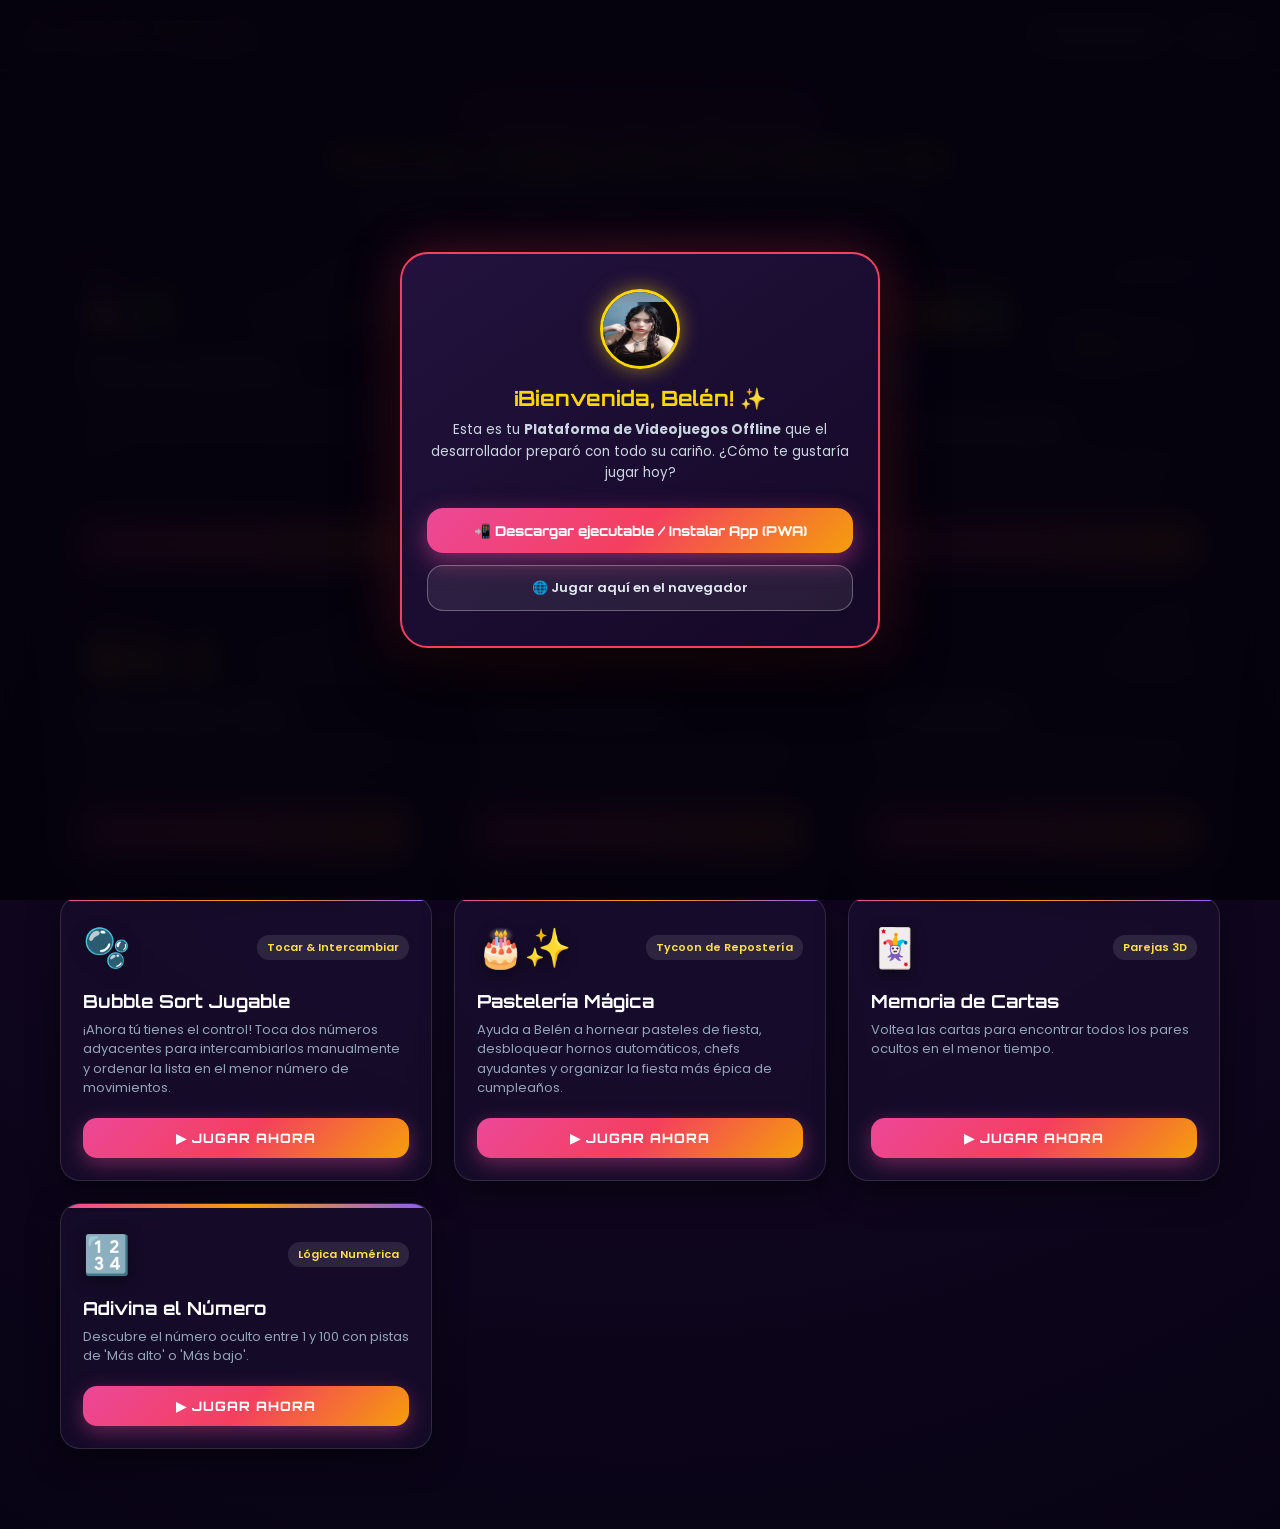
==== commit 2069394b: "Corregir PWA e iconos reales PNG (192, 512 y maskable) para evitar icono de letra y habilitar instal" ====
--- a/videojuegos/index.html
+++ b/videojuegos/index.html
@@ -5,6 +5,12 @@
   <meta name="viewport" content="width=device-width, initial-scale=1.0, maximum-scale=1.0, user-scalable=no" />
   <title>Belén Arcade · El Regalo del Desarrollador 🎮</title>
   <link rel="manifest" href="manifest.json" />
+  <link rel="icon" type="image/png" sizes="192x192" href="icon-192.png" />
+  <link rel="icon" type="image/png" sizes="512x512" href="icon-512.png" />
+  <link rel="apple-touch-icon" href="icon-192.png" />
+  <meta name="apple-mobile-web-app-capable" content="yes" />
+  <meta name="apple-mobile-web-app-status-bar-style" content="black-translucent" />
+  <meta name="apple-mobile-web-app-title" content="Belén Arcade" />
   <meta name="theme-color" content="#ec4899" />
   <link rel="preconnect" href="https://fonts.googleapis.com">
   <link rel="preconnect" href="https://fonts.gstatic.com" crossorigin>
@@ -426,6 +432,7 @@
       </div>
     </div>
     <div class="header-actions">
+      <button id="btnHeaderInstall" class="btn-nav" style="display:none; background: linear-gradient(135deg, #ec4899, #8b5cf6); border:none; color:#fff; font-weight:700; cursor:pointer;">📲 Instalar App</button>
       <a href="../pastel/index.html" class="btn-nav">🎂 Volver al Pastel</a>
       <a href="../index.html" class="btn-nav">⬅ Inicio</a>
     </div>
@@ -597,7 +604,7 @@
   <div id="pwaModal">
     <div class="pwa-box">
       <div class="pwa-avatar">
-        <img src="icon.jpeg" alt="Asrti Belen Paz" />
+        <img src="icon-192.png" alt="Asrti Belen Paz" />
       </div>
       <h2>¡Bienvenida, Belén! ✨</h2>
       <p>
@@ -612,6 +619,9 @@
           <span>🌐 Jugar aquí en el navegador</span>
         </button>
       </div>
+      <div id="pwaManualHelp" style="display:none; margin-top:15px; font-size:12px; line-height:1.5; color:#fbcfe8; background:rgba(236,72,153,0.15); padding:10px 14px; border-radius:12px; border:1px solid rgba(236,72,153,0.3);">
+        💡 <strong>Para instalar manualmente:</strong> En el menú de tu navegador (los <strong>tres puntos ⋮</strong> arriba) selecciona <strong>"Instalar aplicación"</strong> o <strong>"Agregar a pantalla de inicio"</strong>.
+      </div>
     </div>
   </div>
 
@@ -638,34 +648,50 @@
     const pwaModal = document.getElementById('pwaModal');
     const btnInstallPwa = document.getElementById('btnInstallPwa');
     const btnPlayBrowser = document.getElementById('btnPlayBrowser');
+    const btnHeaderInstall = document.getElementById('btnHeaderInstall');
+    const pwaManualHelp = document.getElementById('pwaManualHelp');
 
     let deferredPrompt = null;
     window.addEventListener('beforeinstallprompt', (e) => {
       e.preventDefault();
       deferredPrompt = e;
+      if (btnHeaderInstall) btnHeaderInstall.style.display = 'inline-block';
+    });
+
+    window.addEventListener('appinstalled', () => {
+      localStorage.setItem('belen_pwa_installed', 'true');
+      pwaModal.classList.add('hidden');
+      if (btnHeaderInstall) btnHeaderInstall.style.display = 'none';
+      deferredPrompt = null;
     });
 
     if (localStorage.getItem('belen_pwa_installed') === 'true') {
       pwaModal.classList.add('hidden');
     }
 
-    btnInstallPwa.addEventListener('click', async () => {
+    async function triggerPwaInstall() {
       if (deferredPrompt) {
         deferredPrompt.prompt();
         const { outcome } = await deferredPrompt.userChoice;
         if (outcome === 'accepted') {
           localStorage.setItem('belen_pwa_installed', 'true');
           pwaModal.classList.add('hidden');
-        }
+          if (btnHeaderInstall) btnHeaderInstall.style.display = 'none';
+        }
+        deferredPrompt = null;
       } else {
-        localStorage.setItem('belen_pwa_installed', 'true');
-        alert("¡Aplicación lista! Para tenerla en tu escritorio, puedes añadirla como aplicación desde el menú de tu navegador.");
-        pwaModal.classList.add('hidden');
-      }
-    });
+        if (pwaManualHelp) pwaManualHelp.style.display = 'block';
+      }
+    }
+
+    btnInstallPwa.addEventListener('click', triggerPwaInstall);
+    if (btnHeaderInstall) btnHeaderInstall.addEventListener('click', triggerPwaInstall);
 
     btnPlayBrowser.addEventListener('click', () => {
       pwaModal.classList.add('hidden');
+      if (btnHeaderInstall && !localStorage.getItem('belen_pwa_installed')) {
+        btnHeaderInstall.style.display = 'inline-block';
+      }
       playArcadeSound('chime');
     });
 
